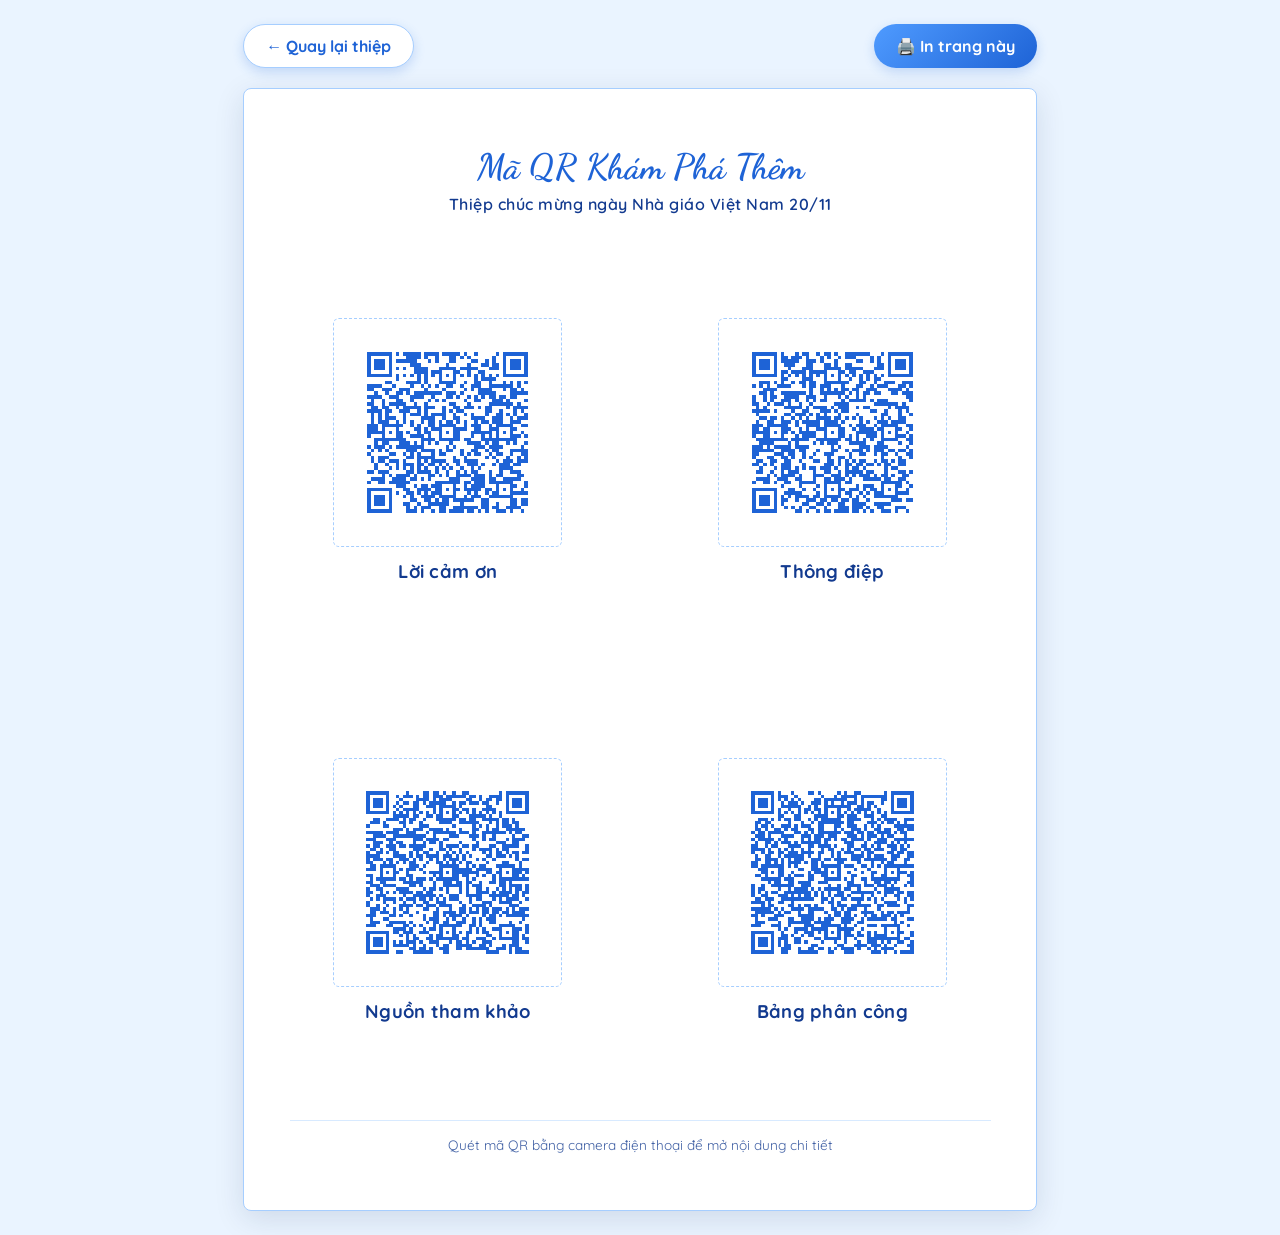
==== in-qr.html @ c769ddce "Add files via upload" ====
<!DOCTYPE html>
<html lang="vi">
<head>
  <meta charset="UTF-8">
  <meta name="viewport" content="width=device-width, initial-scale=1.0">
  <meta name="theme-color" content="#1e63d6">
  <title>In mã QR - Thiệp 20/11</title>

  <!-- Google Fonts hỗ trợ tiếng Việt: Dancing Script, Quicksand -->
  <link rel="preconnect" href="https://fonts.googleapis.com">
  <link rel="preconnect" href="https://fonts.gstatic.com" crossorigin>
  <link href="https://fonts.googleapis.com/css2?family=Dancing+Script:wght@600;700&family=Quicksand:wght@500;600;700&display=swap&subset=vietnamese" rel="stylesheet">

  <style>
    :root {
      --blue-50:   #eaf4ff;
      --blue-100:  #cfe5ff;
      --blue-200:  #a6ceff;
      --blue-400:  #4f9bff;
      --blue-600:  #1e63d6;
      --blue-800:  #123a8f;
      --navy-900:  #0b1d4a;
      --paper:     #f4f8ff;
      --ink:       #1a3566;
      --white:     #ffffff;
      --font-title: "Dancing Script", cursive;
      --font-body:  "Quicksand", sans-serif;
    }

    *, *::before, *::after {
      box-sizing: border-box;
      margin: 0;
      padding: 0;
    }

    body {
      font-family: var(--font-body);
      background-color: var(--blue-50);
      color: var(--ink);
      min-height: 100vh;
      display: flex;
      flex-direction: column;
      align-items: center;
      padding: 24px 16px;
    }

    /* Thanh điều khiển trên màn hình (Ẩn hoàn toàn khi in) */
    .toolbar {
      width: 100%;
      max-width: 21cm;
      display: flex;
      justify-content: space-between;
      align-items: center;
      margin-bottom: 20px;
      gap: 12px;
      flex-wrap: wrap;
    }

    .btn-action {
      display: inline-flex;
      align-items: center;
      justify-content: center;
      gap: 8px;
      padding: 10px 22px;
      min-height: 44px;
      border-radius: 30px;
      font-family: var(--font-body);
      font-size: 1rem;
      font-weight: 700;
      text-decoration: none;
      cursor: pointer;
      transition: all 0.2s ease;
      box-shadow: 0 4px 12px rgba(30, 99, 214, 0.2);
    }

    .btn-print {
      background: linear-gradient(135deg, var(--blue-400) 0%, var(--blue-600) 100%);
      color: var(--white);
      border: none;
    }

    .btn-print:hover {
      background: linear-gradient(135deg, var(--blue-600) 0%, var(--blue-800) 100%);
      transform: translateY(-2px);
    }

    .btn-back {
      background-color: var(--white);
      color: var(--blue-600);
      border: 1.5px solid var(--blue-200);
    }

    .btn-back:hover {
      background-color: var(--blue-100);
      color: var(--blue-800);
    }

    /* Khổ giấy A4 dọc mô phỏng trên màn hình */
    .print-sheet {
      width: 100%;
      max-width: 21cm;
      min-height: 29.7cm;
      background-color: var(--white);
      border: 1px solid var(--blue-200);
      border-radius: 8px;
      box-shadow: 0 8px 30px rgba(11, 29, 74, 0.12);
      padding: 1.5cm 1.2cm;
      display: flex;
      flex-direction: column;
      align-items: center;
      justify-content: space-between;
      box-sizing: border-box;
    }

    .sheet-header {
      text-align: center;
      margin-bottom: 1.2cm;
      width: 100%;
    }

    .sheet-title {
      font-family: var(--font-title);
      font-size: 2.2rem;
      color: var(--blue-600);
      margin-bottom: 6px;
    }

    .sheet-subtitle {
      font-size: 1rem;
      color: var(--blue-800);
      font-weight: 600;
      letter-spacing: 0.5px;
    }

    /* Lưới 2×2 chứa 4 mã QR */
    .qr-print-grid {
      display: grid;
      grid-template-columns: repeat(2, 1fr);
      grid-template-rows: repeat(2, 1fr);
      gap: 1.5cm 1.8cm;
      justify-items: center;
      align-items: center;
      width: 100%;
      flex: 1;
    }

    .qr-print-item {
      display: flex;
      flex-direction: column;
      align-items: center;
      text-align: center;
      page-break-inside: avoid;
      break-inside: avoid;
    }

    /* Khung chứa ảnh: nền trắng, viền trắng quanh mã tối thiểu 0.5cm (padding: 0.5cm) */
    .qr-print-box {
      background-color: var(--white);
      padding: 0.5cm;
      border: 1px dashed var(--blue-200);
      border-radius: 6px;
      display: flex;
      align-items: center;
      justify-content: center;
      box-sizing: content-box;
    }

    /* Kích thước ảnh QR chính xác 5cm × 5cm */
    .qr-print-box img {
      width: 5cm;
      height: 5cm;
      min-width: 5cm;
      min-height: 5cm;
      max-width: 5cm;
      max-height: 5cm;
      display: block;
      object-fit: contain;
      image-rendering: pixelated;
    }

    .qr-print-fallback {
      display: none;
      width: 5cm;
      height: 5cm;
      background-color: var(--blue-50);
      border: 1px dashed var(--blue-400);
      flex-direction: column;
      align-items: center;
      justify-content: center;
      color: var(--blue-800);
      font-size: 0.85rem;
      font-weight: 600;
      padding: 8px;
      text-align: center;
    }

    /* Nhãn tiếng Việt bên dưới mã */
    .qr-print-label {
      margin-top: 0.35cm;
      font-size: 1.15rem;
      font-weight: 700;
      color: var(--blue-800);
      letter-spacing: 0.3px;
    }

    .sheet-footer {
      text-align: center;
      margin-top: 1cm;
      font-size: 0.85rem;
      color: var(--blue-800);
      opacity: 0.8;
      width: 100%;
      border-top: 1px solid var(--blue-100);
      padding-top: 0.4cm;
    }

    /* Cấu hình khi in: Đúng 1 trang A4, bỏ màu nền trang, bỏ mọi nút */
    @page {
      size: A4 portrait;
      margin: 1.2cm 1cm;
    }

    @media print {
      html, body {
        background: transparent !important;
        background-color: transparent !important;
        padding: 0 !important;
        margin: 0 !important;
        min-height: auto !important;
        width: 100% !important;
      }

      .no-print {
        display: none !important;
      }

      .print-sheet {
        border: none !important;
        box-shadow: none !important;
        padding: 0 !important;
        margin: 0 auto !important;
        max-width: 100% !important;
        min-height: auto !important;
        height: auto !important;
        page-break-inside: avoid !important;
        page-break-after: avoid !important;
        break-inside: avoid !important;
      }

      .qr-print-box {
        border: 1px solid #e0e0e0 !important;
      }
    }
  </style>
</head>
<body>
  <!-- Thanh công cụ màn hình (Ẩn hoàn toàn khi in) -->
  <div class="toolbar no-print">
    <a href="index.html#3" class="btn-action btn-back">← Quay lại thiệp</a>
    <button onclick="window.print()" class="btn-action btn-print" aria-label="In trang này">🖨️ In trang này</button>
  </div>

  <!-- Trang giấy in A4 dọc -->
  <main class="print-sheet">
    <header class="sheet-header">
      <h1 class="sheet-title">Mã QR Khám Phá Thêm</h1>
      <p class="sheet-subtitle">Thiệp chúc mừng ngày Nhà giáo Việt Nam 20/11</p>
    </header>

    <div class="qr-print-grid">
      <!-- 1. Lời cảm ơn -->
      <div class="qr-print-item">
        <div class="qr-print-box">
          <img src="assets/qr/loi-cam-on.png" alt="Mã QR Lời cảm ơn" onerror="this.style.display='none'; this.nextElementSibling.style.display='flex';">
          <div class="qr-print-fallback">Chưa có mã QR<br>loi-cam-on.png</div>
        </div>
        <span class="qr-print-label">Lời cảm ơn</span>
      </div>

      <!-- 2. Thông điệp -->
      <div class="qr-print-item">
        <div class="qr-print-box">
          <img src="assets/qr/thong-diep.png" alt="Mã QR Thông điệp" onerror="this.style.display='none'; this.nextElementSibling.style.display='flex';">
          <div class="qr-print-fallback">Chưa có mã QR<br>thong-diep.png</div>
        </div>
        <span class="qr-print-label">Thông điệp</span>
      </div>

      <!-- 3. Nguồn tham khảo -->
      <div class="qr-print-item">
        <div class="qr-print-box">
          <img src="assets/qr/nguon-tham-khao.png" alt="Mã QR Nguồn tham khảo" onerror="this.style.display='none'; this.nextElementSibling.style.display='flex';">
          <div class="qr-print-fallback">Chưa có mã QR<br>nguon-tham-khao.png</div>
        </div>
        <span class="qr-print-label">Nguồn tham khảo</span>
      </div>

      <!-- 4. Bảng phân công -->
      <div class="qr-print-item">
        <div class="qr-print-box">
          <img src="assets/qr/bang-phan-cong.png" alt="Mã QR Bảng phân công" onerror="this.style.display='none'; this.nextElementSibling.style.display='flex';">
          <div class="qr-print-fallback">Chưa có mã QR<br>bang-phan-cong.png</div>
        </div>
        <span class="qr-print-label">Bảng phân công</span>
      </div>
    </div>

    <footer class="sheet-footer">
      Quét mã QR bằng camera điện thoại để mở nội dung chi tiết
    </footer>
  </main>
</body>
</html>
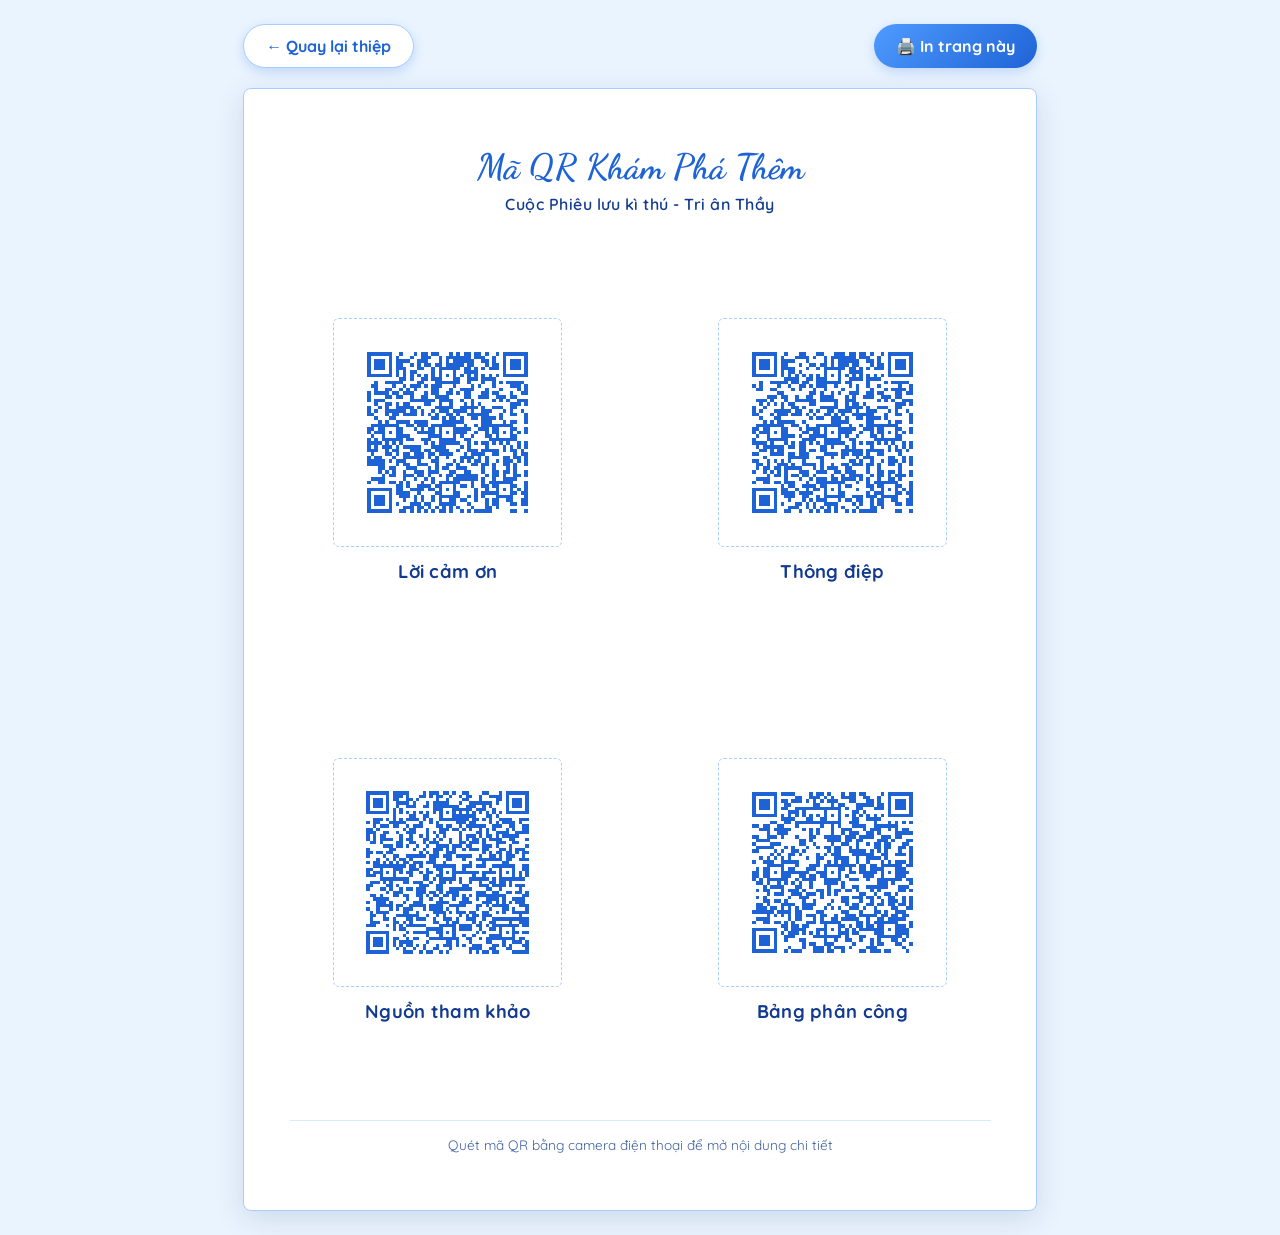
==== commit ba42ef86: "Add files via upload" ====
--- a/in-qr.html
+++ b/in-qr.html
@@ -264,14 +264,14 @@
   <main class="print-sheet">
     <header class="sheet-header">
       <h1 class="sheet-title">Mã QR Khám Phá Thêm</h1>
-      <p class="sheet-subtitle">Thiệp chúc mừng ngày Nhà giáo Việt Nam 20/11</p>
+      <p class="sheet-subtitle">Cuộc Phiêu lưu kì thú - Tri ân Thầy</p>
     </header>
 
     <div class="qr-print-grid">
       <!-- 1. Lời cảm ơn -->
       <div class="qr-print-item">
         <div class="qr-print-box">
-          <img src="assets/qr/loi-cam-on.png" alt="Mã QR Lời cảm ơn" onerror="this.style.display='none'; this.nextElementSibling.style.display='flex';">
+          <img src="assets/qr/loi-cam-on.png?v=github" alt="Mã QR Lời cảm ơn" onerror="this.style.display='none'; this.nextElementSibling.style.display='flex';">
           <div class="qr-print-fallback">Chưa có mã QR<br>loi-cam-on.png</div>
         </div>
         <span class="qr-print-label">Lời cảm ơn</span>
@@ -280,7 +280,7 @@
       <!-- 2. Thông điệp -->
       <div class="qr-print-item">
         <div class="qr-print-box">
-          <img src="assets/qr/thong-diep.png" alt="Mã QR Thông điệp" onerror="this.style.display='none'; this.nextElementSibling.style.display='flex';">
+          <img src="assets/qr/thong-diep.png?v=github" alt="Mã QR Thông điệp" onerror="this.style.display='none'; this.nextElementSibling.style.display='flex';">
           <div class="qr-print-fallback">Chưa có mã QR<br>thong-diep.png</div>
         </div>
         <span class="qr-print-label">Thông điệp</span>
@@ -289,7 +289,7 @@
       <!-- 3. Nguồn tham khảo -->
       <div class="qr-print-item">
         <div class="qr-print-box">
-          <img src="assets/qr/nguon-tham-khao.png" alt="Mã QR Nguồn tham khảo" onerror="this.style.display='none'; this.nextElementSibling.style.display='flex';">
+          <img src="assets/qr/nguon-tham-khao.png?v=github" alt="Mã QR Nguồn tham khảo" onerror="this.style.display='none'; this.nextElementSibling.style.display='flex';">
           <div class="qr-print-fallback">Chưa có mã QR<br>nguon-tham-khao.png</div>
         </div>
         <span class="qr-print-label">Nguồn tham khảo</span>
@@ -298,7 +298,7 @@
       <!-- 4. Bảng phân công -->
       <div class="qr-print-item">
         <div class="qr-print-box">
-          <img src="assets/qr/bang-phan-cong.png" alt="Mã QR Bảng phân công" onerror="this.style.display='none'; this.nextElementSibling.style.display='flex';">
+          <img src="assets/qr/bang-phan-cong.png?v=github" alt="Mã QR Bảng phân công" onerror="this.style.display='none'; this.nextElementSibling.style.display='flex';">
           <div class="qr-print-fallback">Chưa có mã QR<br>bang-phan-cong.png</div>
         </div>
         <span class="qr-print-label">Bảng phân công</span>
